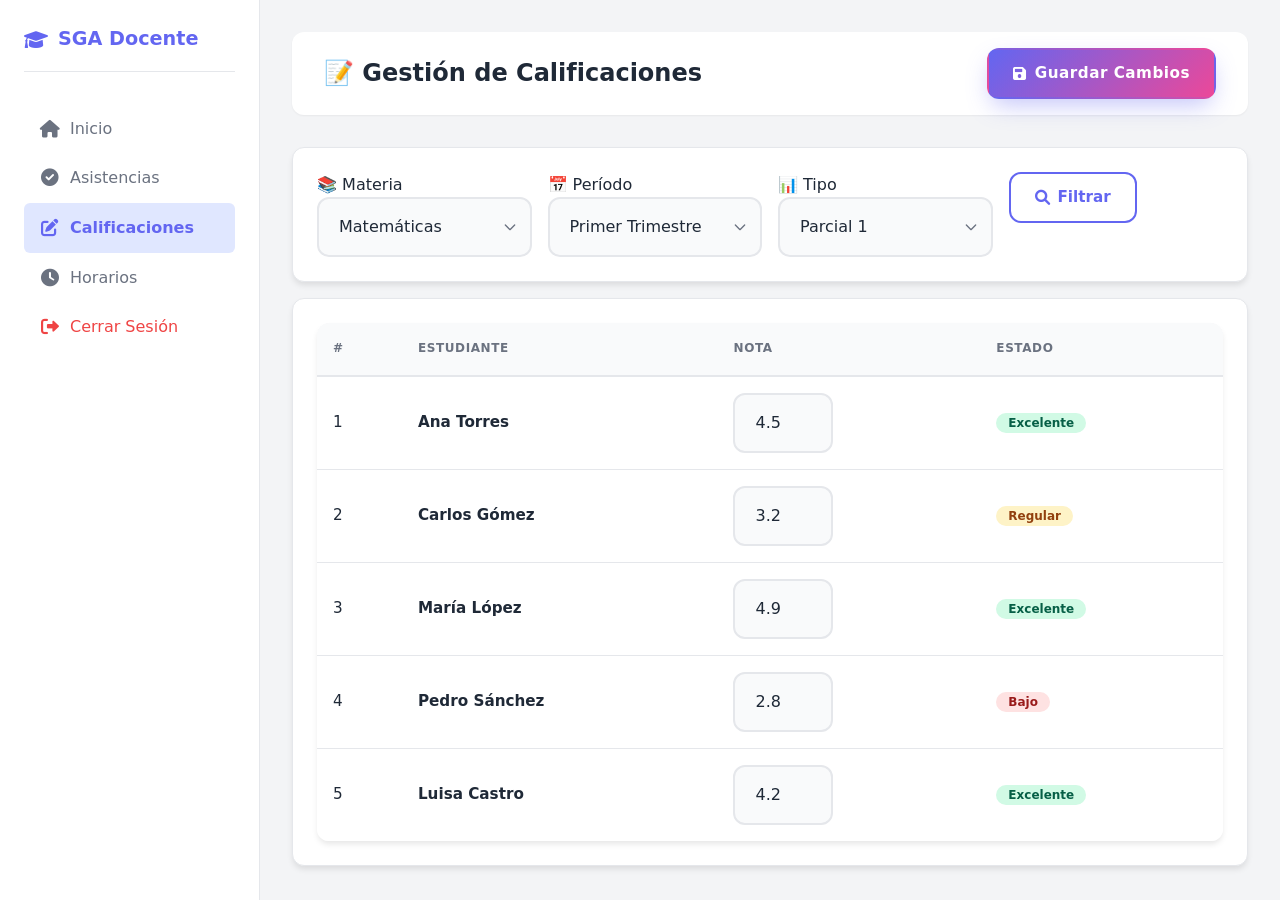
==== frontend/calificaciones.html @ c6d842b6 "Version inicial SGA Nuevo Amanecer" ====
<!DOCTYPE html>
<html lang="es">
<head>
    <meta charset="UTF-8">
    <meta name="viewport" content="width=device-width, initial-scale=1.0">
    <title>SGA - Calificaciones</title>
    <link rel="stylesheet" href="css/styles.css">
    <link rel="stylesheet" href="https://cdnjs.cloudflare.com/ajax/libs/font-awesome/6.0.0/css/all.min.css">
</head>
<body>
    <div class="dashboard-layout">
        <aside class="sidebar">
            <div class="sidebar-logo"><i class="fas fa-graduation-cap"></i> SGA Docente</div>
            <nav>
                <a href="dashboard.html" class="nav-link"><i class="fas fa-home"></i> Inicio</a>
                <a href="asistencias.html" class="nav-link"><i class="fas fa-check-circle"></i> Asistencias</a>
                <a href="calificaciones.html" class="nav-link active"><i class="fas fa-edit"></i> Calificaciones</a>
                <a href="horarios.html" class="nav-link"><i class="fas fa-clock"></i> Horarios</a>
                <a href="#" id="logoutBtn" class="nav-link" style="color: var(--danger); margin-top: auto;"><i class="fas fa-sign-out-alt"></i> Cerrar Sesión</a>
            </nav>
        </aside>

        <main class="main-content">
            <header class="top-bar">
                <div><h1 class="top-bar-title">📝 Gestión de Calificaciones</h1></div>
                <button class="btn btn-primary" onclick="guardarNotas()"><i class="fas fa-save"></i> Guardar Cambios</button>
            </header>

            <section class="card mb-3">
                <div class="grid" style="grid-template-columns: repeat(auto-fit, minmax(200px, 1fr)); gap: 1rem;">
                    <div><label>📚 Materia</label><select class="form-select" id="filtroMateria"><option value="1">Matemáticas</option><option value="2">Ciencias</option></select></div>
                    <div><label>📅 Período</label><select class="form-select" id="filtroPeriodo"><option value="1">Primer Trimestre</option><option value="2">Segundo Trimestre</option></select></div>
                    <div><label>📊 Tipo</label><select class="form-select" id="filtroTipo"><option value="parcial1">Parcial 1</option><option value="parcial2">Parcial 2</option><option value="final">Final</option></select></div>
                    <div><button class="btn btn-outline" onclick="cargarCalificaciones()"><i class="fas fa-search"></i> Filtrar</button></div>
                </div>
            </section>

            <section class="card">
                <div class="table-container">
                    <table><thead><tr><th>#</th><th>Estudiante</th><th>Nota</th><th>Estado</th></tr></thead>
                    <tbody id="tablaCalificaciones"><tr><td colspan="4" class="text-center">Cargando...</td></tr></tbody>
                    </table>
                </div>
            </section>
        </main>
    </div>

    <script src="js/api.js"></script>
    <script>
        let calificacionesData = [];
        
        async function cargarCalificaciones() {
            const estudiantesMock = [
                { id: 1, nombre: "Ana Torres", nota: 4.5 },
                { id: 2, nombre: "Carlos Gómez", nota: 3.2 },
                { id: 3, nombre: "María López", nota: 4.9 },
                { id: 4, nombre: "Pedro Sánchez", nota: 2.8 },
                { id: 5, nombre: "Luisa Castro", nota: 4.2 }
            ];
            
            const tbody = document.getElementById('tablaCalificaciones');
            tbody.innerHTML = estudiantesMock.map((e, idx) => `
                <tr>
                    <td>${idx + 1}</td>
                    <td><strong>${e.nombre}</strong></td>
                    <td><input type="number" class="form-input" id="nota_${e.id}" value="${e.nota}" min="0" max="5" step="0.1" style="width:100px"></td>
                    <td><span class="badge ${e.nota >= 4 ? 'badge-success' : (e.nota >= 3 ? 'badge-warning' : 'badge-danger')}">${e.nota >= 4 ? 'Excelente' : (e.nota >= 3 ? 'Regular' : 'Bajo')}</span></td>
                </tr>
            `).join('');
        }
        
        async function guardarNotas() {
            alert('✅ Notas guardadas exitosamente (Demo - Conexión real disponible)');
        }
        
        document.getElementById('logoutBtn').addEventListener('click', (e) => { e.preventDefault(); window.api.logout(); });
        cargarCalificaciones();
    </script>
</body>
</html>
---- frontend/css/styles.css ----
/* ==========================================
   SGA "Nuevo Amanecer" - Diseño Unificado v2.0
   Sistema de Gestión Académica
   Cumplimiento: WCAG 2.1 AA, Responsive, Mobile-First
   ========================================== */

/* ==================== VARIABLES GLOBALES ==================== */
:root {
    /* Colores Institucionales - Paleta Moderna y Vibrante */
    --primary: #6366f1;
    --primary-dark: #4f46e5;
    --primary-light: #818cf8;
    --secondary: #ec4899;
    --secondary-dark: #be185d;
    --accent: #f59e0b;
    --accent-dark: #d97706;
    
    /* Estados */
    --success: #10b981;
    --success-dark: #059669;
    --warning: #f59e0b;
    --warning-dark: #d97706;
    --danger: #ef4444;
    --danger-dark: #dc2626;
    --info: #3b82f6;
    --info-dark: #2563eb;
    
    /* Neutros */
    --background: #f3f4f6;
    --surface: #ffffff;
    --surface-hover: #f9fafb;
    --text-main: #1f2937;
    --text-light: #6b7280;
    --text-muted: #9ca3af;
    --border: #e5e7eb;
    --border-dark: #d1d5db;
    
    /* Sombras */
    --shadow-sm: 0 1px 2px 0 rgba(0, 0, 0, 0.05);
    --shadow: 0 4px 6px -1px rgba(0, 0, 0, 0.1);
    --shadow-md: 0 4px 6px -1px rgba(0, 0, 0, 0.1), 0 2px 4px -1px rgba(0, 0, 0, 0.06);
    --shadow-lg: 0 10px 15px -3px rgba(0, 0, 0, 0.1);
    --shadow-hover: 0 10px 15px -3px rgba(0, 0, 0, 0.1), 0 4px 6px -2px rgba(0, 0, 0, 0.05);
    --shadow-focus: 0 0 0 3px rgba(79, 70, 229, 0.4);
    
    /* Espaciado */
    --radius-sm: 6px;
    --radius: 12px;
    --radius-lg: 16px;
    --radius-full: 9999px;
    
    /* Transiciones */
    --transition-fast: 0.15s ease;
    --transition: 0.3s ease;
    --transition-slow: 0.5s ease;
    
    /* Z-Index */
    --z-dropdown: 100;
    --z-sticky: 200;
    --z-modal: 1000;
    --z-toast: 1100;
}

/* ==================== RESET & BASE ==================== */
*, *::before, *::after {
    margin: 0;
    padding: 0;
    box-sizing: border-box;
}

html {
    font-size: 16px;
    scroll-behavior: smooth;
    -webkit-text-size-adjust: 100%;
}

body {
    font-family: 'Plus Jakarta Sans', 'Segoe UI', system-ui, -apple-system, sans-serif;
    background-color: var(--background);
    color: var(--text-main);
    line-height: 1.6;
    min-height: 100vh;
    -webkit-font-smoothing: antialiased;
    -moz-osx-font-smoothing: grayscale;
}

/* Accesibilidad: Focus visible */
*:focus-visible {
    outline: 2px solid var(--primary);
    outline-offset: 2px;
}

*:focus:not(:focus-visible) {
    outline: none;
}

a {
    text-decoration: none;
    color: inherit;
    transition: color var(--transition-fast), background-color var(--transition-fast);
}

a:hover {
    color: var(--primary);
}

ul, ol {
    list-style: none;
}

img {
    max-width: 100%;
    height: auto;
    display: block;
}

button {
    font-family: inherit;
    cursor: pointer;
    border: none;
    background: none;
}

input, select, textarea {
    font-family: inherit;
    font-size: inherit;
}

/* ==================== UTILIDADES ==================== */
.container {
    max-width: 1280px;
    margin: 0 auto;
    padding: 0 1.5rem;
}

.container-fluid {
    width: 100%;
    padding: 0 1.5rem;
}

/* Flexbox */
.flex { display: flex; }
.flex-inline { display: inline-flex; }
.flex-col { flex-direction: column; }
.flex-wrap { flex-wrap: wrap; }
.flex-1 { flex: 1; }
.flex-auto { flex: auto; }
.flex-none { flex: none; }

.flex-center { justify-content: center; align-items: center; }
.flex-between { justify-content: space-between; align-items: center; }
.flex-start { justify-content: flex-start; align-items: center; }
.flex-end { justify-content: flex-end; align-items: center; }

/* Grid */
.grid { display: grid; gap: 1.5rem; }
.grid-cols-1 { grid-template-columns: repeat(1, 1fr); }
.grid-cols-2 { grid-template-columns: repeat(2, 1fr); }
.grid-cols-3 { grid-template-columns: repeat(3, 1fr); }
.grid-cols-4 { grid-template-columns: repeat(4, 1fr); }

/* Texto */
.text-center { text-align: center; }
.text-left { text-align: left; }
.text-right { text-align: right; }
.text-uppercase { text-transform: uppercase; }
.text-lowercase { text-transform: lowercase; }
.text-capitalize { text-transform: capitalize; }

.text-sm { font-size: 0.875rem; }
.text-base { font-size: 1rem; }
.text-lg { font-size: 1.125rem; }
.text-xl { font-size: 1.25rem; }
.text-2xl { font-size: 1.5rem; }

.font-normal { font-weight: 400; }
.font-medium { font-weight: 500; }
.font-semibold { font-weight: 600; }
.font-bold { font-weight: 700; }

.text-primary { color: var(--primary); }
.text-success { color: var(--success); }
.text-warning { color: var(--warning); }
.text-danger { color: var(--danger); }
.text-muted { color: var(--text-muted); }

/* Espaciado */
.m-0 { margin: 0; }
.m-1 { margin: 0.25rem; }
.m-2 { margin: 0.5rem; }
.m-3 { margin: 1rem; }
.m-4 { margin: 1.5rem; }

.mt-0 { margin-top: 0; }
.mt-1 { margin-top: 0.25rem; }
.mt-2 { margin-top: 0.5rem; }
.mt-3 { margin-top: 1rem; }
.mt-4 { margin-top: 1.5rem; }

.mb-0 { margin-bottom: 0; }
.mb-1 { margin-bottom: 0.25rem; }
.mb-2 { margin-bottom: 0.5rem; }
.mb-3 { margin-bottom: 1rem; }
.mb-4 { margin-bottom: 1.5rem; }

.p-0 { padding: 0; }
.p-1 { padding: 0.25rem; }
.p-2 { padding: 0.5rem; }
.p-3 { padding: 1rem; }
.p-4 { padding: 1.5rem; }

/* Visibilidad */
.hidden { display: none !important; }
.visible { visibility: visible; }
.invisible { visibility: hidden; }
.sr-only {
    position: absolute;
    width: 1px;
    height: 1px;
    padding: 0;
    margin: -1px;
    overflow: hidden;
    clip: rect(0, 0, 0, 0);
    white-space: nowrap;
    border: 0;
}

/* ==================== BOTONES ==================== */
.btn {
    display: inline-flex;
    align-items: center;
    justify-content: center;
    gap: 0.5rem;
    padding: 0.75rem 1.5rem;
    border: 2px solid transparent;
    border-radius: var(--radius);
    font-weight: 600;
    font-size: 0.95rem;
    line-height: 1.5;
    cursor: pointer;
    transition: all var(--transition);
    text-decoration: none;
    white-space: nowrap;
    user-select: none;
    -webkit-tap-highlight-color: transparent;
}

.btn:disabled {
    opacity: 0.6;
    cursor: not-allowed;
    pointer-events: none;
}

/* Variantes */
.btn-primary {
    background: linear-gradient(135deg, #6366f1 0%, #ec4899 100%);
    color: white;
    box-shadow: 0 10px 25px -5px rgba(99, 102, 241, 0.4);
    font-weight: 700;
    letter-spacing: 0.5px;
}

.btn-primary:hover:not(:disabled) {
    background: linear-gradient(135deg, #4f46e5 0%, #be185d 100%);
    transform: translateY(-3px);
    box-shadow: 0 15px 35px -5px rgba(99, 102, 241, 0.5);
}

.btn-primary:active:not(:disabled) {
    transform: translateY(-1px);
}

.btn-secondary {
    background: var(--surface);
    color: var(--text-main);
    border-color: var(--border);
}

.btn-secondary:hover:not(:disabled) {
    background: var(--surface-hover);
    border-color: var(--primary);
    color: var(--primary);
}

.btn-success {
    background: linear-gradient(135deg, var(--success), var(--success-dark));
    color: white;
}

.btn-success:hover:not(:disabled) {
    background: linear-gradient(135deg, var(--success-dark), var(--success));
    transform: translateY(-2px);
    box-shadow: var(--shadow-hover);
}

.btn-danger {
    background: linear-gradient(135deg, var(--danger), var(--danger-dark));
    color: white;
}

.btn-danger:hover:not(:disabled) {
    background: linear-gradient(135deg, var(--danger-dark), var(--danger));
    transform: translateY(-2px);
    box-shadow: var(--shadow-hover);
}

.btn-outline {
    background: transparent;
    border-color: var(--primary);
    color: var(--primary);
}

.btn-outline:hover:not(:disabled) {
    background: var(--primary);
    color: white;
}

.btn-ghost {
    background: transparent;
    color: var(--text-main);
}

.btn-ghost:hover:not(:disabled) {
    background: var(--surface-hover);
    color: var(--primary);
}

/* Tamaños */
.btn-sm {
    padding: 0.5rem 1rem;
    font-size: 0.85rem;
}

.btn-lg {
    padding: 1rem 2rem;
    font-size: 1.1rem;
}

.btn-block {
    width: 100%;
    display: flex;
}

.btn-icon {
    padding: 0.75rem;
    width: 44px;
    height: 44px;
}

/* ==================== TARJETAS (CARDS) ==================== */
.card {
    background: var(--surface);
    border-radius: var(--radius);
    box-shadow: var(--shadow);
    padding: 1.5rem;
    transition: transform var(--transition), box-shadow var(--transition);
    border: 1px solid var(--border);
}

.card:hover {
    transform: translateY(-3px);
    box-shadow: var(--shadow-hover);
}

.card-header {
    display: flex;
    justify-content: space-between;
    align-items: center;
    margin-bottom: 1rem;
    padding-bottom: 1rem;
    border-bottom: 1px solid var(--border);
}

.card-title {
    font-size: 1.25rem;
    font-weight: 700;
    color: var(--text-main);
    margin: 0;
}

.card-subtitle {
    font-size: 0.9rem;
    color: var(--text-light);
    margin-top: 0.25rem;
}

.card-body {
    padding: 0;
}

.card-footer {
    margin-top: 1rem;
    padding-top: 1rem;
    border-top: 1px solid var(--border);
    display: flex;
    justify-content: flex-end;
    gap: 0.5rem;
}

/* Variantes de card */
.card-primary {
    border-left: 4px solid var(--primary);
}

.card-success {
    border-left: 4px solid var(--success);
}

.card-warning {
    border-left: 4px solid var(--warning);
}

.card-danger {
    border-left: 4px solid var(--danger);
}

/* ==================== TABLAS ==================== */
.table-container {
    overflow-x: auto;
    border-radius: var(--radius);
    box-shadow: var(--shadow);
    background: var(--surface);
    -webkit-overflow-scrolling: touch;
}

.table-container::-webkit-scrollbar {
    height: 8px;
}

.table-container::-webkit-scrollbar-track {
    background: var(--background);
    border-radius: var(--radius-sm);
}

.table-container::-webkit-scrollbar-thumb {
    background: var(--border-dark);
    border-radius: var(--radius-sm);
}

.table-container::-webkit-scrollbar-thumb:hover {
    background: var(--text-light);
}

table {
    width: 100%;
    border-collapse: collapse;
    background: var(--surface);
}

thead {
    background: var(--surface-hover);
}

th {
    background: #f9fafb;
    color: var(--text-light);
    font-weight: 600;
    text-transform: uppercase;
    font-size: 0.75rem;
    letter-spacing: 0.05em;
    padding: 1rem;
    text-align: left;
    border-bottom: 2px solid var(--border);
    white-space: nowrap;
}

td {
    padding: 1rem;
    border-bottom: 1px solid var(--border);
    color: var(--text-main);
    font-size: 0.95rem;
    vertical-align: middle;
}

tr:last-child td {
    border-bottom: none;
}

tr:hover {
    background-color: var(--surface-hover);
}

/* Tablas striped */
.table-striped tbody tr:nth-child(even) {
    background-color: #f9fafb;
}

.table-striped tbody tr:nth-child(even):hover {
    background-color: var(--surface-hover);
}

/* Tablas hover */
.table-hover tbody tr:hover {
    background-color: var(--surface-hover);
    cursor: pointer;
}

/* ==================== BADGES ==================== */
.badge {
    display: inline-flex;
    align-items: center;
    gap: 0.25rem;
    padding: 0.25rem 0.75rem;
    border-radius: var(--radius-full);
    font-size: 0.75rem;
    font-weight: 700;
    line-height: 1;
    white-space: nowrap;
}

.badge-success {
    background: #d1fae5;
    color: #065f46;
}

.badge-warning {
    background: #fef3c7;
    color: #92400e;
}

.badge-danger {
    background: #fee2e2;
    color: #991b1b;
}

.badge-primary {
    background: #e0e7ff;
    color: #3730a3;
}

.badge-info {
    background: #dbeafe;
    color: #1e40af;
}

.badge-secondary {
    background: #f3f4f6;
    color: #374151;
}

/* ==================== FORMULARIOS ==================== */
.form-group {
    margin-bottom: 1.25rem;
}

.form-label {
    display: block;
    margin-bottom: 0.5rem;
    font-weight: 500;
    color: var(--text-main);
    font-size: 0.95rem;
}

.form-label-required::after {
    content: " *";
    color: var(--danger);
}

.form-input,
.form-select,
.form-textarea {
    width: 100%;
    padding: 1rem 1.25rem;
    border: 2px solid #e5e7eb;
    border-radius: 12px;
    font-size: 1rem;
    line-height: 1.5;
    transition: all var(--transition);
    background: #f9fafb;
    color: var(--text-main);
    font-family: inherit;
}

.form-input:hover,
.form-select:hover,
.form-textarea:hover {
    border-color: #d1d5db;
    background: #ffffff;
}

.form-input:focus,
.form-select:focus,
.form-textarea:focus {
    outline: none;
    border-color: var(--primary);
    background: #ffffff;
    box-shadow: 0 0 0 3px rgba(99, 102, 241, 0.1);
}

.form-input:disabled,
.form-select:disabled,
.form-textarea:disabled {
    background: var(--surface-hover);
    cursor: not-allowed;
    opacity: 0.6;
}

.form-input::placeholder {
    color: #9ca3af;
}

.form-textarea {
    min-height: 120px;
    resize: vertical;
}

.form-select {
    appearance: none;
    background-image: url("data:image/svg+xml,%3Csvg xmlns='http://www.w3.org/2000/svg' fill='none' viewBox='0 0 24 24' stroke='%236b7280'%3E%3Cpath stroke-linecap='round' stroke-linejoin='round' stroke-width='2' d='M19 9l-7 7-7-7'%3E%3C/path%3E%3C/svg%3E");
    background-repeat: no-repeat;
    background-position: right 0.75rem center;
    background-size: 1rem;
    padding-right: 2.5rem;
}

.form-error {
    border-color: var(--danger);
}

.form-error:focus {
    box-shadow: 0 0 0 3px rgba(239, 68, 68, 0.2);
}

.form-help {
    margin-top: 0.25rem;
    font-size: 0.85rem;
    color: var(--text-light);
}

.form-error-message {
    margin-top: 0.25rem;
    font-size: 0.85rem;
    color: var(--danger);
    display: flex;
    align-items: center;
    gap: 0.25rem;
}

/* Checkbox y Radio */
.form-check {
    display: flex;
    align-items: center;
    gap: 0.5rem;
    margin-bottom: 0.5rem;
    cursor: pointer;
}

.form-check input[type="checkbox"],
.form-check input[type="radio"] {
    width: 18px;
    height: 18px;
    accent-color: var(--primary);
    cursor: pointer;
}

.form-check-label {
    font-size: 0.95rem;
    color: var(--text-main);
    cursor: pointer;
}

/* ==================== LAYOUT DASHBOARD ==================== */
.dashboard-layout {
    display: grid;
    grid-template-columns: 260px 1fr;
    min-height: 100vh;
}

.sidebar {
    background: var(--surface);
    border-right: 1px solid var(--border);
    padding: 1.5rem;
    display: flex;
    flex-direction: column;
    position: sticky;
    top: 0;
    height: 100vh;
    overflow-y: auto;
    z-index: var(--z-sticky);
}

.sidebar-logo {
    display: flex;
    align-items: center;
    gap: 10px;
    margin-bottom: 2rem;
    padding-bottom: 1rem;
    border-bottom: 1px solid var(--border);
    color: var(--primary);
    font-weight: 700;
    font-size: 1.2rem;
}

.sidebar-logo img {
    width: 40px;
    height: 40px;
}

.nav-menu {
    flex: 1;
    display: flex;
    flex-direction: column;
    gap: 0.25rem;
}

.nav-link {
    display: flex;
    align-items: center;
    gap: 10px;
    padding: 0.75rem 1rem;
    color: var(--text-light);
    border-radius: var(--radius-sm);
    transition: all var(--transition-fast);
    font-weight: 500;
}

.nav-link:hover {
    background: var(--surface-hover);
    color: var(--primary);
}

.nav-link.active {
    background: #e0e7ff;
    color: var(--primary);
    font-weight: 600;
}

.nav-link i {
    width: 20px;
    text-align: center;
    font-size: 1.1rem;
}

.nav-divider {
    margin: 1.5rem 0;
    padding-top: 1rem;
    border-top: 1px solid var(--border);
}

.main-content {
    padding: 2rem;
    overflow-y: auto;
    background: var(--background);
}

.top-bar {
    background: var(--surface);
    padding: 1rem 2rem;
    border-radius: var(--radius);
    margin-bottom: 2rem;
    box-shadow: var(--shadow-sm);
    display: flex;
    justify-content: space-between;
    align-items: center;
}

.top-bar-title {
    font-size: 1.5rem;
    font-weight: 700;
    color: var(--text-main);
    margin: 0;
}

.top-bar-subtitle {
    font-size: 0.9rem;
    color: var(--text-light);
    margin-top: 0.25rem;
}

/* ==================== LOGIN - DISEÑO MEJORADO ==================== */
.login-page {
    display: flex;
    align-items: center;
    justify-content: center;
    min-height: 100vh;
    background: linear-gradient(135deg, #667eea 0%, #764ba2 25%, #f093fb 50%, #4facfe 75%, #667eea 100%);
    background-size: 400% 400%;
    animation: gradient-animation 15s ease infinite;
    padding: 1rem;
    position: relative;
    overflow: hidden;
}

@keyframes gradient-animation {
    0% { background-position: 0% 50%; }
    50% { background-position: 100% 50%; }
    100% { background-position: 0% 50%; }
}

.login-page::before {
    content: '';
    position: absolute;
    width: 500px;
    height: 500px;
    background: rgba(255, 255, 255, 0.1);
    border-radius: 50%;
    top: -200px;
    left: -200px;
    z-index: 1;
    animation: float 6s ease-in-out infinite;
}

.login-page::after {
    content: '';
    position: absolute;
    width: 300px;
    height: 300px;
    background: rgba(255, 255, 255, 0.05);
    border-radius: 50%;
    bottom: -100px;
    right: -100px;
    z-index: 1;
    animation: float-reverse 8s ease-in-out infinite;
}

@keyframes float {
    0%, 100% { transform: translateY(0px); }
    50% { transform: translateY(30px); }
}

@keyframes float-reverse {
    0%, 100% { transform: translateY(0px); }
    50% { transform: translateY(-30px); }
}

.login-card {
    width: 100%;
    max-width: 470px;
    padding: 3.5rem 2.5rem;
    background: rgba(255, 255, 255, 0.98);
    border-radius: 20px;
    box-shadow: 0 25px 50px -12px rgba(0, 0, 0, 0.25), 0 0 0 1px rgba(255, 255, 255, 0.3);
    animation: slideUp 0.6s ease-out;
    backdrop-filter: blur(10px);
    z-index: 10;
    position: relative;
    border: 1px solid rgba(255, 255, 255, 0.4);
}

.header-section {
    margin-bottom: 2.5rem;
    position: relative;
    text-align: center;
}

.icon-badge {
    width: 90px;
    height: 90px;
    background: linear-gradient(135deg, #6366f1 0%, #ec4899 100%);
    border-radius: 50%;
    display: flex;
    align-items: center;
    justify-content: center;
    color: white;
    font-size: 2.5rem;
    margin: 0 auto 1.5rem;
    box-shadow: 0 15px 35px -5px rgba(99, 102, 241, 0.4);
    animation: iconPulse 2.5s ease-in-out infinite;
    position: relative;
}

.icon-badge::before {
    content: '';
    position: absolute;
    inset: -4px;
    background: linear-gradient(135deg, #6366f1 0%, #ec4899 100%);
    border-radius: 50%;
    opacity: 0.3;
    animation: rotate-badge 3s linear infinite;
    z-index: -1;
}

@keyframes rotate-badge {
    0% { transform: rotate(0deg); }
    100% { transform: rotate(360deg); }
}

@keyframes iconPulse {
    0%, 100% { transform: scale(1); }
    50% { transform: scale(1.08); }
}

.school-title {
    font-family: 'Poppins', sans-serif;
    font-size: 2.8rem;
    font-weight: 800;
    background: linear-gradient(135deg, #6366f1 0%, #ec4899 100%);
    -webkit-background-clip: text;
    -webkit-text-fill-color: transparent;
    background-clip: text;
    margin: 0 0 0.75rem 0;
    letter-spacing: -0.025em;
    line-height: 1.1;
}

.school-subtitle {
    font-size: 1rem;
    color: #6b7280;
    font-weight: 500;
    margin: 0 0 1.5rem 0;
    letter-spacing: 0.3px;
}

.accent-line {
    width: 70px;
    height: 5px;
    background: linear-gradient(90deg, #6366f1 0%, #ec4899 50%, #f59e0b 100%);
    margin: 1.5rem auto 0;
    border-radius: 3px;
    box-shadow: 0 4px 15px -3px rgba(99, 102, 241, 0.4);
}

/* ==================== WIDGETS ==================== */
.widgets-grid {
    display: grid;
    grid-template-columns: repeat(auto-fit, minmax(240px, 1fr));
    gap: 1.5rem;
    margin-bottom: 2rem;
}

.widget {
    background: var(--surface);
    padding: 1.5rem;
    border-radius: var(--radius);
    box-shadow: var(--shadow);
    border-left: 4px solid var(--primary);
    transition: transform var(--transition), box-shadow var(--transition);
}

.widget:hover {
    transform: translateY(-3px);
    box-shadow: var(--shadow-hover);
}

.widget-icon {
    width: 48px;
    height: 48px;
    border-radius: var(--radius-sm);
    display: flex;
    align-items: center;
    justify-content: center;
    font-size: 1.5rem;
    margin-bottom: 1rem;
}

.widget-icon-primary {
    background: #e0e7ff;
    color: var(--primary);
}

.widget-icon-success {
    background: #d1fae5;
    color: var(--success);
}

.widget-icon-warning {
    background: #fef3c7;
    color: var(--warning);
}

.widget-icon-danger {
    background: #fee2e2;
    color: var(--danger);
}

.widget-title {
    font-size: 0.9rem;
    color: var(--text-light);
    font-weight: 500;
    margin: 0;
}

.widget-value {
    font-size: 2rem;
    font-weight: 700;
    color: var(--text-main);
    margin-top: 0.5rem;
    line-height: 1.2;
}

.widget-change {
    font-size: 0.85rem;
    margin-top: 0.5rem;
    display: flex;
    align-items: center;
    gap: 0.25rem;
}

.widget-change.positive {
    color: var(--success);
}

.widget-change.negative {
    color: var(--danger);
}

/* ==================== ALERTAS & TOAST ==================== */
.alert {
    padding: 1rem 1.25rem;
    border-radius: var(--radius-sm);
    margin-bottom: 1rem;
    display: flex;
    align-items: flex-start;
    gap: 0.75rem;
    font-size: 0.95rem;
    border-left: 4px solid;
}

.alert-info {
    background: #dbeafe;
    color: #1e40af;
    border-left-color: var(--info);
}

.alert-success {
    background: #d1fae5;
    color: #065f46;
    border-left-color: var(--success);
}

.alert-warning {
    background: #fef3c7;
    color: #92400e;
    border-left-color: var(--warning);
}

.alert-danger {
    background: #fee2e2;
    color: #991b1b;
    border-left-color: var(--danger);
}

.alert-icon {
    flex-shrink: 0;
    font-size: 1.25rem;
}

.alert-content {
    flex: 1;
}

.alert-title {
    font-weight: 600;
    margin-bottom: 0.25rem;
}

.alert-dismiss {
    background: none;
    border: none;
    font-size: 1.25rem;
    color: inherit;
    opacity: 0.6;
    cursor: pointer;
    padding: 0;
    line-height: 1;
}

.alert-dismiss:hover {
    opacity: 1;
}

/* Toast Notifications */
.toast-container {
    position: fixed;
    top: 20px;
    right: 20px;
    z-index: var(--z-toast);
    display: flex;
    flex-direction: column;
    gap: 0.5rem;
}

.toast {
    min-width: 300px;
    max-width: 400px;
    padding: 1rem 1.25rem;
    background: var(--surface);
    border-radius: var(--radius-sm);
    box-shadow: var(--shadow-lg);
    display: flex;
    align-items: center;
    gap: 0.75rem;
    animation: slideInRight 0.3s ease-out;
    border-left: 4px solid;
}

@keyframes slideInRight {
    from {
        transform: translateX(100%);
        opacity: 0;
    }
    to {
        transform: translateX(0);
        opacity: 1;
    }
}

.toast-success { border-left-color: var(--success); }
.toast-error { border-left-color: var(--danger); }
.toast-warning { border-left-color: var(--warning); }
.toast-info { border-left-color: var(--info); }

/* ==================== MODAL ==================== */
.modal-overlay {
    position: fixed;
    top: 0;
    left: 0;
    width: 100%;
    height: 100%;
    background: rgba(0, 0, 0, 0.5);
    display: flex;
    align-items: center;
    justify-content: center;
    z-index: var(--z-modal);
    opacity: 0;
    visibility: hidden;
    transition: all var(--transition-fast);
    padding: 1rem;
}

.modal-overlay.active {
    opacity: 1;
    visibility: visible;
}

.modal {
    background: var(--surface);
    border-radius: var(--radius-lg);
    box-shadow: var(--shadow-lg);
    width: 100%;
    max-width: 500px;
    max-height: 90vh;
    overflow-y: auto;
    transform: scale(0.95);
    transition: transform var(--transition-fast);
}

.modal-overlay.active .modal {
    transform: scale(1);
}

.modal-header {
    display: flex;
    justify-content: space-between;
    align-items: center;
    padding: 1.5rem;
    border-bottom: 1px solid var(--border);
}

.modal-title {
    font-size: 1.25rem;
    font-weight: 700;
    color: var(--text-main);
    margin: 0;
}

.modal-close {
    background: none;
    border: none;
    font-size: 1.5rem;
    color: var(--text-light);
    cursor: pointer;
    padding: 0.25rem;
    line-height: 1;
    transition: color var(--transition-fast);
}

.modal-close:hover {
    color: var(--text-main);
}

.modal-body {
    padding: 1.5rem;
}

.modal-footer {
    display: flex;
    justify-content: flex-end;
    gap: 0.5rem;
    padding: 1.5rem;
    border-top: 1px solid var(--border);
}

/* ==================== LOADING ==================== */
.spinner {
    width: 40px;
    height: 40px;
    border: 3px solid var(--border);
    border-top-color: var(--primary);
    border-radius: 50%;
    animation: spin 1s linear infinite;
}

@keyframes spin {
    to { transform: rotate(360deg); }
}

.loading-overlay {
    position: fixed;
    top: 0;
    left: 0;
    width: 100%;
    height: 100%;
    background: rgba(255, 255, 255, 0.9);
    display: flex;
    align-items: center;
    justify-content: center;
    z-index: var(--z-modal);
}

/* Skeleton Loading */
.skeleton {
    background: linear-gradient(90deg, var(--surface-hover) 25%, var(--border) 50%, var(--surface-hover) 75%);
    background-size: 200% 100%;
    animation: skeleton-loading 1.5s infinite;
    border-radius: var(--radius-sm);
}

@keyframes skeleton-loading {
    0% { background-position: 200% 0; }
    100% { background-position: -200% 0; }
}

/* ==================== RESPONSIVE ==================== */
@media (max-width: 1024px) {
    .dashboard-layout {
        grid-template-columns: 1fr;
    }
    
    .sidebar {
        position: fixed;
        left: -260px;
        top: 0;
        height: 100vh;
        transition: left var(--transition);
        z-index: var(--z-modal);
    }
    
    .sidebar.active {
        left: 0;
    }
    
    .main-content {
        padding: 1.5rem;
    }
    
    .grid-cols-4 {
        grid-template-columns: repeat(2, 1fr);
    }
}

@media (max-width: 768px) {
    .container {
        padding: 0 1rem;
    }
    
    .widgets-grid {
        grid-template-columns: 1fr;
    }
    
    .grid-cols-2,
    .grid-cols-3 {
        grid-template-columns: 1fr;
    }
    
    .top-bar {
        flex-direction: column;
        align-items: flex-start;
        gap: 1rem;
        padding: 1rem;
    }
    
    .btn {
        width: 100%;
        justify-content: center;
    }
    
    .btn-group {
        flex-direction: column;
    }
    
    .card {
        padding: 1rem;
    }
    
    table {
        font-size: 0.85rem;
    }
    
    th, td {
        padding: 0.75rem 0.5rem;
    }
    
    .modal {
        max-width: 100%;
        margin: 1rem;
    }
}

@media (max-width: 480px) {
    html {
        font-size: 14px;
    }
    
    .login-card {
        padding: 1.5rem;
    }
    
    .widget-value {
        font-size: 1.5rem;
    }
}

/* ==================== PRINT STYLES ==================== */
@media print {
    .sidebar,
    .top-bar,
    .btn,
    .nav-link,
    .toast-container,
    .modal-overlay {
        display: none !important;
    }
    
    .dashboard-layout {
        display: block;
    }
    
    .main-content {
        padding: 0;
    }
    
    .card {
        box-shadow: none;
        border: 1px solid #000;
        break-inside: avoid;
    }
    
    body {
        background: white;
        color: black;
    }
    
    a {
        text-decoration: underline;
        color: black;
    }
}

/* ==================== ACCESIBILIDAD ==================== */
/* High Contrast Mode */
@media (prefers-contrast: high) {
    :root {
        --border: #000;
        --text-light: #000;
    }
    
    .btn {
        border: 2px solid currentColor;
    }
}

/* Reduced Motion */
@media (prefers-reduced-motion: reduce) {
    *,
    *::before,
    *::after {
        animation-duration: 0.01ms !important;
        animation-iteration-count: 1 !important;
        transition-duration: 0.01ms !important;
    }
}

/* Dark Mode Support (Opcional) */
@media (prefers-color-scheme: dark) {
    /* Descomentar para habilitar modo oscuro automático */
    /*
    :root {
        --background: #111827;
        --surface: #1f2937;
        --surface-hover: #374151;
        --text-main: #f9fafb;
        --text-light: #9ca3af;
        --border: #374151;
    }
    */
}
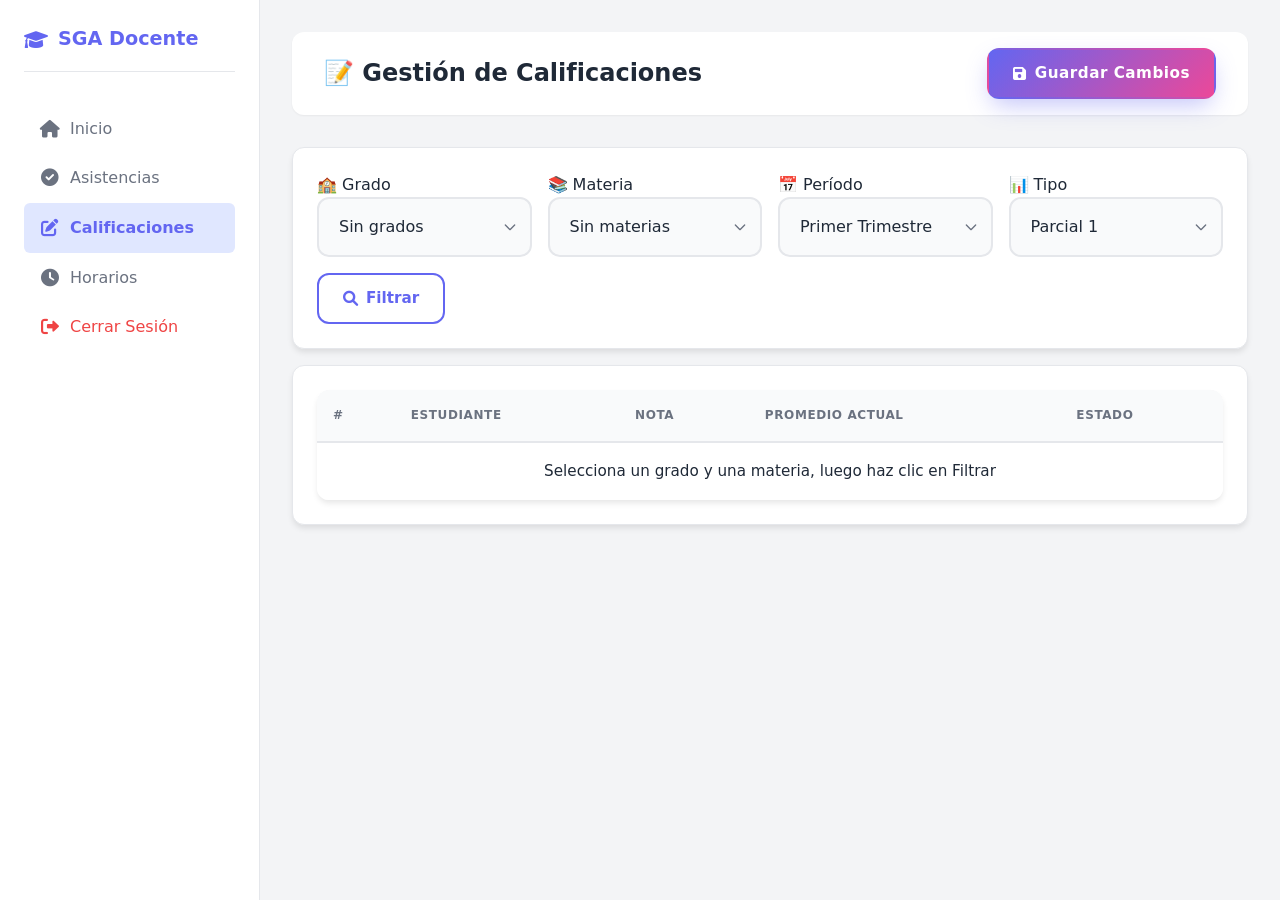
==== commit 6a34c089: "Conectar modulos de calificaciones, horarios, comunicaciones y reportes a la API real" ====
--- a/frontend/calificaciones.html
+++ b/frontend/calificaciones.html
@@ -28,17 +28,28 @@
 
             <section class="card mb-3">
                 <div class="grid" style="grid-template-columns: repeat(auto-fit, minmax(200px, 1fr)); gap: 1rem;">
-                    <div><label>📚 Materia</label><select class="form-select" id="filtroMateria"><option value="1">Matemáticas</option><option value="2">Ciencias</option></select></div>
-                    <div><label>📅 Período</label><select class="form-select" id="filtroPeriodo"><option value="1">Primer Trimestre</option><option value="2">Segundo Trimestre</option></select></div>
-                    <div><label>📊 Tipo</label><select class="form-select" id="filtroTipo"><option value="parcial1">Parcial 1</option><option value="parcial2">Parcial 2</option><option value="final">Final</option></select></div>
+                    <div><label>🏫 Grado</label><select class="form-select" id="filtroGrado"><option value="">Cargando...</option></select></div>
+                    <div><label>📚 Materia</label><select class="form-select" id="filtroMateria"><option value="">Cargando...</option></select></div>
+                    <div><label>📅 Período</label><select class="form-select" id="filtroPeriodo">
+                        <option value="1">Primer Trimestre</option>
+                        <option value="2">Segundo Trimestre</option>
+                        <option value="3">Tercer Trimestre</option>
+                    </select></div>
+                    <div><label>📊 Tipo</label><select class="form-select" id="filtroTipo">
+                        <option value="parcial1">Parcial 1</option>
+                        <option value="parcial2">Parcial 2</option>
+                        <option value="final">Final</option>
+                        <option value="trabajo">Trabajo</option>
+                        <option value="quizz">Quiz</option>
+                    </select></div>
                     <div><button class="btn btn-outline" onclick="cargarCalificaciones()"><i class="fas fa-search"></i> Filtrar</button></div>
                 </div>
             </section>
 
             <section class="card">
                 <div class="table-container">
-                    <table><thead><tr><th>#</th><th>Estudiante</th><th>Nota</th><th>Estado</th></tr></thead>
-                    <tbody id="tablaCalificaciones"><tr><td colspan="4" class="text-center">Cargando...</td></tr></tbody>
+                    <table><thead><tr><th>#</th><th>Estudiante</th><th>Nota</th><th>Promedio actual</th><th>Estado</th></tr></thead>
+                    <tbody id="tablaCalificaciones"><tr><td colspan="5" class="text-center">Selecciona un grado y una materia, luego haz clic en Filtrar</td></tr></tbody>
                     </table>
                 </div>
             </section>
@@ -47,34 +58,98 @@
 
     <script src="js/api.js"></script>
     <script>
-        let calificacionesData = [];
-        
+        const ANIO_ACADEMICO = 2026;
+        let estudiantesActuales = [];
+
+        async function inicializarSelects() {
+            const [grados, materias] = await Promise.all([window.api.getGrados(), window.api.getMaterias()]);
+
+            const selGrado = document.getElementById('filtroGrado');
+            selGrado.innerHTML = grados.map(g => `<option value="${g.id_grado}">${g.nombre}</option>`).join('') || '<option value="">Sin grados</option>';
+
+            const selMateria = document.getElementById('filtroMateria');
+            selMateria.innerHTML = materias.map(m => `<option value="${m.id_materia}">${m.nombre}</option>`).join('') || '<option value="">Sin materias</option>';
+
+            if (grados.length && materias.length) {
+                await cargarCalificaciones();
+            }
+        }
+
         async function cargarCalificaciones() {
-            const estudiantesMock = [
-                { id: 1, nombre: "Ana Torres", nota: 4.5 },
-                { id: 2, nombre: "Carlos Gómez", nota: 3.2 },
-                { id: 3, nombre: "María López", nota: 4.9 },
-                { id: 4, nombre: "Pedro Sánchez", nota: 2.8 },
-                { id: 5, nombre: "Luisa Castro", nota: 4.2 }
-            ];
-            
+            const idGrado = document.getElementById('filtroGrado').value;
+            const idMateria = document.getElementById('filtroMateria').value;
+            const periodo = document.getElementById('filtroPeriodo').value;
+
+            if (!idGrado || !idMateria) return;
+
             const tbody = document.getElementById('tablaCalificaciones');
-            tbody.innerHTML = estudiantesMock.map((e, idx) => `
+            tbody.innerHTML = '<tr><td colspan="5" class="text-center"><i class="fas fa-spinner fa-spin"></i> Cargando desde la API...</td></tr>';
+
+            const data = await window.api.getCalificacionesGrado(idGrado, periodo, ANIO_ACADEMICO, idMateria);
+
+            if (!data || !data.success) {
+                tbody.innerHTML = '<tr><td colspan="5" class="text-center">No se pudieron cargar las calificaciones.</td></tr>';
+                estudiantesActuales = [];
+                return;
+            }
+
+            const lista = data.estudiantes || [];
+
+            if (!lista.length) {
+                tbody.innerHTML = '<tr><td colspan="5" class="text-center">No hay estudiantes activos en este grado.</td></tr>';
+                return;
+            }
+
+            tbody.innerHTML = lista.map((item, idx) => {
+                const est = item.estudiante;
+                const nombreCompleto = est.usuario ? est.usuario.nombre_completo : 'Sin nombre';
+                return `
                 <tr>
                     <td>${idx + 1}</td>
-                    <td><strong>${e.nombre}</strong></td>
-                    <td><input type="number" class="form-input" id="nota_${e.id}" value="${e.nota}" min="0" max="5" step="0.1" style="width:100px"></td>
-                    <td><span class="badge ${e.nota >= 4 ? 'badge-success' : (e.nota >= 3 ? 'badge-warning' : 'badge-danger')}">${e.nota >= 4 ? 'Excelente' : (e.nota >= 3 ? 'Regular' : 'Bajo')}</span></td>
-                </tr>
-            `).join('');
+                    <td><strong>${nombreCompleto}</strong></td>
+                    <td><input type="number" class="form-input" id="nota_${est.id_estudiante}" value="" placeholder="0.0 - 5.0" min="0" max="5" step="0.1" style="width:110px"></td>
+                    <td>${item.promedio}</td>
+                    <td><span class="badge ${item.estado === 'Aprobado' ? 'badge-success' : 'badge-danger'}">${item.estado}</span></td>
+                </tr>`;
+            }).join('');
         }
-        
+
         async function guardarNotas() {
-            alert('✅ Notas guardadas exitosamente (Demo - Conexión real disponible)');
+            const idMateria = document.getElementById('filtroMateria').value;
+            const periodo = document.getElementById('filtroPeriodo').value;
+            const tipoEvaluacion = document.getElementById('filtroTipo').value;
+
+            if (!idMateria) { alert('Selecciona una materia primero.'); return; }
+
+            const inputs = document.querySelectorAll('[id^="nota_"]');
+            const calificaciones = [];
+            inputs.forEach(inp => {
+                if (inp.value !== '') {
+                    const idEstudiante = inp.id.replace('nota_', '');
+                    calificaciones.push({ id_estudiante: parseInt(idEstudiante), nota: parseFloat(inp.value) });
+                }
+            });
+
+            if (!calificaciones.length) { alert('No hay notas nuevas para guardar.'); return; }
+
+            const result = await window.api.registrarCalificacionesMasivas({
+                id_materia: parseInt(idMateria),
+                tipo_evaluacion: tipoEvaluacion,
+                periodo: periodo,
+                anio_academico: ANIO_ACADEMICO,
+                calificaciones: calificaciones
+            });
+
+            if (result.success) {
+                alert(`✅ ${result.data.message}`);
+                cargarCalificaciones();
+            } else {
+                alert(`❌ Error: ${result.data.message || 'No se pudieron guardar las notas'}`);
+            }
         }
-        
+
         document.getElementById('logoutBtn').addEventListener('click', (e) => { e.preventDefault(); window.api.logout(); });
-        cargarCalificaciones();
+        inicializarSelects();
     </script>
 </body>
-</html>+</html>
